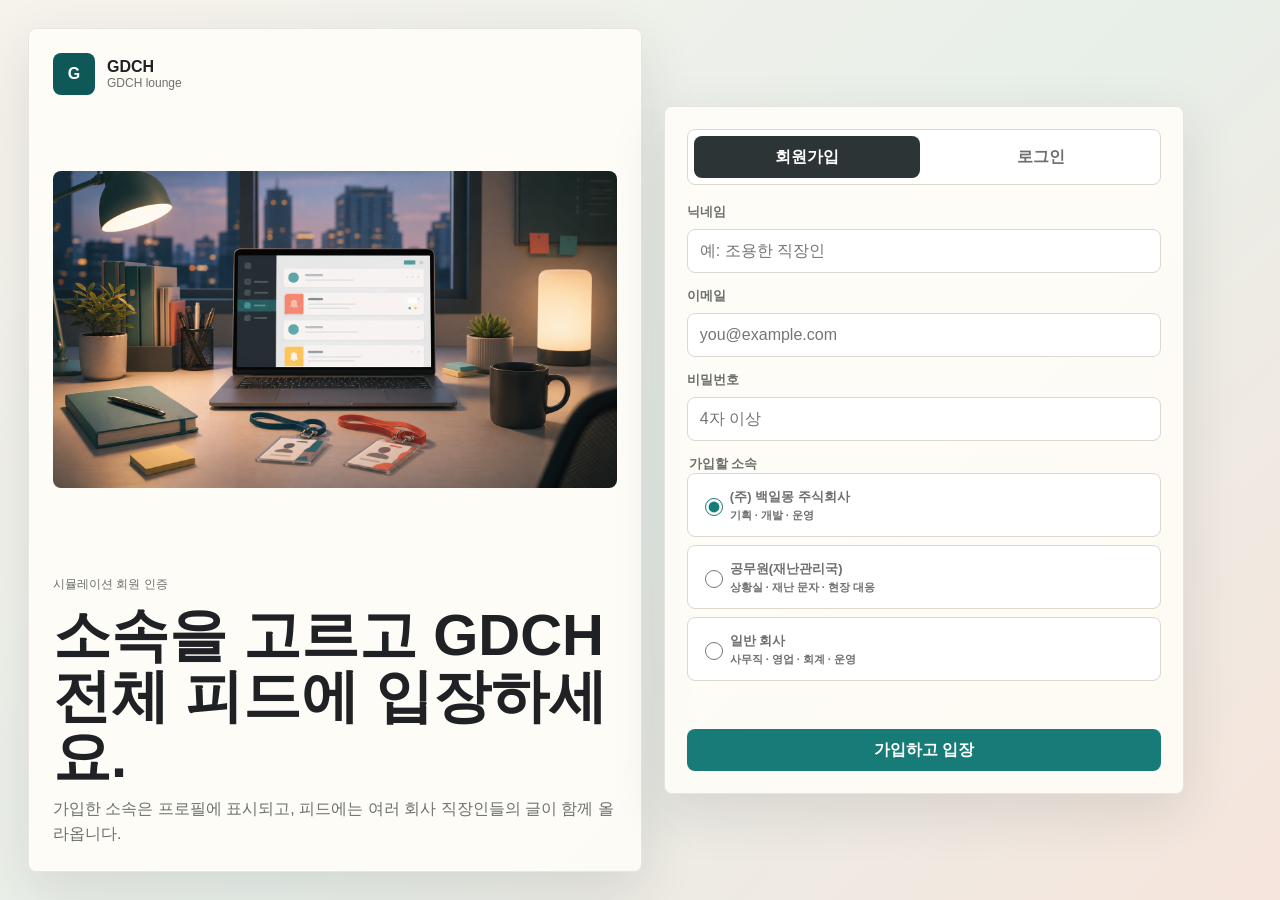
==== index.html @ 3b729e51 "Add files via upload" ====
﻿<!doctype html>
<html lang="ko">
  <head>
    <meta charset="UTF-8" />
    <meta name="viewport" content="width=device-width, initial-scale=1.0" />
    <title>GDCH</title>
    <link rel="stylesheet" href="styles.css" />
  </head>
  <body>
    <section class="auth-screen" id="authScreen">
      <div class="auth-visual">
        <a class="brand" href="#" aria-label="GDCH">
          <span class="brand-mark">G</span>
          <span>
            <strong>GDCH</strong>
            <small>GDCH lounge</small>
          </span>
        </a>
        <img src="assets/workplace-panel.png" alt="업무용 책상과 노트북 일러스트" />
        <div>
          <p class="eyebrow">시뮬레이션 회원 인증</p>
          <h1>소속을 고르고 GDCH 전체 피드에 입장하세요.</h1>
          <p>가입한 소속은 프로필에 표시되고, 피드에는 여러 회사 직장인들의 글이 함께 올라옵니다.</p>
        </div>
      </div>

      <div class="auth-panel">
        <div class="auth-tabs" role="tablist" aria-label="회원 메뉴">
          <button class="auth-tab active" type="button" data-auth-tab="signup">회원가입</button>
          <button class="auth-tab" type="button" data-auth-tab="login">로그인</button>
        </div>

        <form class="auth-form" id="signupForm">
          <label>
            <span>닉네임</span>
            <input id="signupName" type="text" maxlength="16" placeholder="예: 조용한 직장인" required />
          </label>
          <label>
            <span>이메일</span>
            <input id="signupEmail" type="email" placeholder="you@example.com" required />
          </label>
          <label>
            <span>비밀번호</span>
            <input id="signupPassword" type="password" minlength="4" placeholder="4자 이상" required />
          </label>
          <fieldset>
            <legend>가입할 소속</legend>
            <label class="group-choice">
              <input type="radio" name="signupCompany" value="(주) 백일몽 주식회사" checked />
              <span>
                <strong>(주) 백일몽 주식회사</strong>
                <small>기획 · 개발 · 운영</small>
              </span>
            </label>
            <label class="group-choice">
              <input type="radio" name="signupCompany" value="공무원(재난관리국)" />
              <span>
                <strong>공무원(재난관리국)</strong>
                <small>상황실 · 재난 문자 · 현장 대응</small>
              </span>
            </label>
            <label class="group-choice">
              <input type="radio" name="signupCompany" value="일반 회사" />
              <span>
                <strong>일반 회사</strong>
                <small>사무직 · 영업 · 회계 · 운영</small>
              </span>
            </label>
          </fieldset>
          <p class="form-message" id="signupMessage"></p>
          <button class="primary-button" type="submit">가입하고 입장</button>
        </form>

        <form class="auth-form hidden" id="loginForm">
          <label>
            <span>이메일</span>
            <input id="loginEmail" type="email" placeholder="you@example.com" required />
          </label>
          <label>
            <span>비밀번호</span>
            <input id="loginPassword" type="password" placeholder="비밀번호" required />
          </label>
          <p class="form-message" id="loginMessage"></p>
          <button class="primary-button" type="submit">로그인</button>
          <button class="ghost-button" type="button" id="demoLogin">데모 계정으로 입장</button>
        </form>
      </div>
    </section>

    <div class="app-shell hidden" id="appShell">
      <aside class="sidebar" aria-label="주요 메뉴">
        <a class="brand" href="#" aria-label="GDCH 홈">
          <span class="brand-mark">G</span>
          <span>
            <strong>GDCH</strong>
            <small>GDCH lounge</small>
          </span>
        </a>
        <section class="profile-card" aria-label="내 프로필">
          <div class="profile-avatar" id="profileAvatar">나</div>
          <div>
            <span class="eyebrow">내 프로필</span>
            <h2 id="profileName">로그인 사용자</h2>
            <p id="profileGroup">소속 확인 중</p>
          </div>
        </section>

        <nav class="nav-list">
          <button class="nav-item active" type="button" data-view="home" title="홈">
            <span class="icon">⌂</span><span>홈</span>
          </button>
          <button class="nav-item" type="button" data-view="hot" title="인기글">
            <span class="icon">↗</span><span>인기글</span>
          </button>
          <button class="nav-item" type="button" data-view="company" title="내 소속 글">
            <span class="icon">▦</span><span>내 소속 글</span>
          </button>
          <button class="nav-item" type="button" data-view="saved" title="저장글">
            <span class="icon">☆</span><span>저장글</span>
          </button>
        </nav>

        <section class="identity-card">
          <img src="assets/workplace-panel.png" alt="업무용 책상과 노트북 일러스트" />
          <div>
            <span class="eyebrow">익명 인증 상태</span>
            <h2 id="identityTitle">인증 전</h2>
            <p id="identityText">로그인하면 가입 소속이 프로필에 표시됩니다.</p>
          </div>
        </section>
      </aside>

      <main class="main">
        <header class="topbar">
          <div>
            <p class="eyebrow">GDCH 직장인 전체 커뮤니티</p>
            <h1>괴담이어도 출근은 해야 하니까</h1>
          </div>
          <div class="topbar-actions">
            <button class="ghost-button" type="button" id="logoutButton">로그아웃</button>
            <button class="primary-button" type="button" id="openComposer">글쓰기</button>
          </div>
        </header>

        <section class="toolbar" aria-label="게시글 필터">
          <div class="segmented" role="tablist" aria-label="피드 필터">
            <button class="segment active" type="button" data-filter="all">전체</button>
            <button class="segment" type="button" data-filter="mine">내 소속</button>
            <button class="segment" type="button" data-filter="question">질문</button>
            <button class="segment" type="button" data-filter="vent">속풀이</button>
          </div>
          <label class="search-box">
            <span>⌕</span>
            <input id="searchInput" type="search" placeholder="게시글 검색" />
          </label>
        </section>

        <section class="composer hidden" id="composer" aria-label="새 글 작성">
          <div class="composer-grid">
            <label>
              <span>분류</span>
              <select id="postType">
                <option value="question">질문</option>
                <option value="vent">속풀이</option>
                <option value="info">정보</option>
              </select>
            </label>
            <label>
              <span>제목</span>
              <input id="postTitle" type="text" maxlength="48" placeholder="제목을 입력하세요" />
            </label>
          </div>
          <label>
            <span>내용</span>
            <textarea id="postBody" rows="4" maxlength="220" placeholder="익명으로 나누고 싶은 이야기를 적어보세요"></textarea>
          </label>
          <div class="composer-actions">
            <button class="ghost-button" type="button" id="cancelPost">취소</button>
            <button class="primary-button" type="button" id="publishPost">게시</button>
          </div>
        </section>

        <section class="content-grid">
          <div class="feed" id="feed" aria-live="polite"></div>

          <aside class="right-rail" aria-label="GDCH 정보">
            <section class="panel">
              <h2>GDCH 현황</h2>
              <div class="metric-list">
                <div><strong id="memberCount">2,418</strong><span>가입 멤버</span></div>
                <div><strong id="todayCount">37</strong><span>오늘 새 글</span></div>
                <div><strong id="hotCount">8</strong><span>인기 글</span></div>
              </div>
            </section>
            <section class="panel">
              <h2>실시간 키워드</h2>
              <div class="chips" id="chips"></div>
            </section>
            <section class="panel compact">
              <h2>GDCH 원칙</h2>
              <p>실명, 회사 기밀, 개인정보를 드러내지 않고 실제 겪을 법한 직장 이야기를 나눕니다.</p>
            </section>
          </aside>
        </section>
      </main>
    </div>

    <script src="app-data.js"></script>
    <script src="script.js"></script>
  </body>
</html>
---- styles.css ----
﻿:root {
  color-scheme: light;
  --bg: #f4f1ea;
  --surface: #fffdf8;
  --surface-strong: #ffffff;
  --ink: #202124;
  --muted: #6d706d;
  --line: #ded8ce;
  --teal: #177c78;
  --teal-dark: #0e5957;
  --coral: #d85f45;
  --yellow: #e5b94c;
  --charcoal: #2d3436;
  --shadow: 0 18px 55px rgba(39, 42, 38, 0.12);
}

* {
  box-sizing: border-box;
}

body {
  margin: 0;
  min-height: 100vh;
  color: var(--ink);
  background: linear-gradient(135deg, #f7f3ec 0%, #e8efe9 54%, #f6e5dc 100%);
  font-family: Arial, "Noto Sans KR", sans-serif;
}

button,
input,
select,
textarea {
  font: inherit;
}

button {
  cursor: pointer;
}

.app-shell {
  display: grid;
  grid-template-columns: 280px minmax(0, 1fr);
  min-height: 100vh;
}

.sidebar {
  position: sticky;
  top: 0;
  height: 100vh;
  display: flex;
  flex-direction: column;
  gap: 24px;
  padding: 24px;
  border-right: 1px solid rgba(32, 33, 36, 0.1);
  background: rgba(255, 253, 248, 0.82);
  backdrop-filter: blur(18px);
}

.brand {
  display: flex;
  align-items: center;
  gap: 12px;
  color: inherit;
  text-decoration: none;
}

.brand-mark {
  display: grid;
  width: 42px;
  height: 42px;
  place-items: center;
  border-radius: 8px;
  color: #fff;
  background: var(--teal-dark);
  font-weight: 800;
}

.brand strong,
.brand small {
  display: block;
}

.brand small,
.eyebrow {
  color: var(--muted);
  font-size: 12px;
  letter-spacing: 0;
}

.nav-list {
  display: grid;
  gap: 8px;
}

.nav-item {
  display: flex;
  align-items: center;
  gap: 10px;
  width: 100%;
  min-height: 44px;
  padding: 0 12px;
  border: 1px solid transparent;
  border-radius: 8px;
  color: var(--muted);
  background: transparent;
  text-align: left;
}

.nav-item.active,
.nav-item:hover {
  color: var(--ink);
  border-color: var(--line);
  background: #fff;
}

.icon {
  display: grid;
  width: 22px;
  height: 22px;
  place-items: center;
  color: var(--teal);
  font-weight: 700;
}

.identity-card {
  margin-top: auto;
  overflow: hidden;
  border: 1px solid var(--line);
  border-radius: 8px;
  background: var(--surface-strong);
  box-shadow: var(--shadow);
}

.identity-card img {
  display: block;
  width: 100%;
  aspect-ratio: 16 / 10;
  object-fit: cover;
}

.identity-card div {
  padding: 16px;
}

.identity-card h2,
.panel h2 {
  margin: 6px 0 8px;
  font-size: 18px;
}

.identity-card p,
.panel p {
  margin: 0;
  color: var(--muted);
  line-height: 1.55;
}

.main {
  padding: 28px;
}

.topbar,
.toolbar,
.composer,
.post,
.panel {
  border: 1px solid rgba(32, 33, 36, 0.1);
  border-radius: 8px;
  background: rgba(255, 253, 248, 0.9);
}

.topbar {
  display: flex;
  align-items: center;
  justify-content: space-between;
  gap: 16px;
  padding: 22px 24px;
}

.topbar h1 {
  margin: 4px 0 0;
  font-size: clamp(28px, 4vw, 46px);
  line-height: 1.05;
}

.primary-button,
.ghost-button {
  min-height: 42px;
  padding: 0 16px;
  border-radius: 8px;
  border: 1px solid transparent;
  font-weight: 700;
}

.primary-button {
  color: #fff;
  background: var(--teal);
}

.primary-button:hover {
  background: var(--teal-dark);
}

.ghost-button {
  color: var(--charcoal);
  background: #fff;
  border-color: var(--line);
}






.toolbar {
  display: flex;
  justify-content: space-between;
  gap: 14px;
  margin-top: 18px;
  padding: 12px;
}

.segmented {
  display: flex;
  flex-wrap: wrap;
  gap: 8px;
}

.segment {
  min-height: 36px;
  padding: 0 14px;
  border: 1px solid transparent;
  border-radius: 8px;
  color: var(--muted);
  background: transparent;
}

.segment.active {
  color: #fff;
  background: var(--charcoal);
}

.search-box {
  display: flex;
  align-items: center;
  gap: 8px;
  min-width: min(320px, 100%);
  padding: 0 12px;
  border: 1px solid var(--line);
  border-radius: 8px;
  background: #fff;
}

.search-box input {
  width: 100%;
  min-height: 36px;
  border: 0;
  outline: 0;
  background: transparent;
}

.composer {
  display: grid;
  gap: 14px;
  margin-top: 18px;
  padding: 18px;
}

.composer.hidden {
  display: none;
}

.composer-grid {
  display: grid;
  grid-template-columns: 180px minmax(0, 1fr);
  gap: 12px;
}

.composer label {
  display: grid;
  gap: 7px;
  color: var(--muted);
  font-size: 13px;
  font-weight: 700;
}

.composer input,
.composer select,
.composer textarea {
  width: 100%;
  border: 1px solid var(--line);
  border-radius: 8px;
  background: #fff;
  color: var(--ink);
  outline-color: var(--teal);
}

.composer input,
.composer select {
  min-height: 42px;
  padding: 0 12px;
}

.composer textarea {
  resize: vertical;
  padding: 12px;
}

.composer-actions {
  display: flex;
  justify-content: flex-end;
  gap: 8px;
}

.content-grid {
  display: grid;
  grid-template-columns: minmax(0, 1fr) 300px;
  gap: 18px;
  margin-top: 18px;
}

.feed {
  display: grid;
  gap: 12px;
}

.post {
  padding: 18px;
  background: var(--surface-strong);
}

.post-header,
.post-footer {
  display: flex;
  align-items: center;
  justify-content: space-between;
  gap: 12px;
}

.author {
  display: flex;
  align-items: center;
  gap: 10px;
}

.avatar {
  display: grid;
  width: 38px;
  height: 38px;
  place-items: center;
  border-radius: 8px;
  color: #fff;
  background: var(--coral);
  font-weight: 800;
}

.author strong,
.author span {
  display: block;
}

.author span,
.post-meta,
.empty-state {
  color: var(--muted);
  font-size: 13px;
}

.badge {
  display: inline-flex;
  align-items: center;
  min-height: 28px;
  padding: 0 10px;
  border-radius: 999px;
  color: var(--teal-dark);
  background: #dbece8;
  font-size: 12px;
  font-weight: 800;
}

.post h2 {
  margin: 16px 0 8px;
  font-size: 20px;
}

.post p {
  margin: 0;
  color: #3f4441;
  line-height: 1.62;
}

.post-footer {
  margin-top: 16px;
}

.action-row {
  display: flex;
  flex-wrap: wrap;
  gap: 8px;
}

.action-button {
  min-height: 34px;
  padding: 0 10px;
  border: 1px solid var(--line);
  border-radius: 8px;
  background: #fff;
  color: var(--muted);
}

.action-button.active {
  color: var(--teal-dark);
  border-color: rgba(23, 124, 120, 0.45);
  background: #edf7f4;
}

.right-rail {
  display: grid;
  align-content: start;
  gap: 12px;
}

.panel {
  padding: 18px;
}

.metric-list {
  display: grid;
  gap: 10px;
}

.metric-list div {
  display: flex;
  align-items: baseline;
  justify-content: space-between;
  gap: 12px;
  padding-bottom: 10px;
  border-bottom: 1px solid var(--line);
}

.metric-list div:last-child {
  padding-bottom: 0;
  border-bottom: 0;
}

.metric-list strong {
  font-size: 22px;
  color: var(--teal-dark);
}

.metric-list span {
  color: var(--muted);
  font-size: 13px;
}

.chips {
  display: flex;
  flex-wrap: wrap;
  gap: 8px;
}

.chip {
  display: inline-flex;
  align-items: center;
  min-height: 32px;
  padding: 0 10px;
  border-radius: 999px;
  color: var(--charcoal);
  background: #f1e8da;
  font-size: 13px;
}

.compact {
  border-left: 4px solid var(--yellow);
}

.empty-state {
  padding: 26px;
  border: 1px dashed var(--line);
  border-radius: 8px;
  background: rgba(255, 253, 248, 0.7);
  text-align: center;
}

@media (max-width: 1080px) {
  .app-shell,
  .content-grid {
    grid-template-columns: 1fr;
  }

  .sidebar {
    position: static;
    height: auto;
  }

  .identity-card {
    display: grid;
    grid-template-columns: 160px minmax(0, 1fr);
  }

  .identity-card img {
    height: 100%;
    aspect-ratio: auto;
  }
}

@media (max-width: 720px) {
  .main,
  .sidebar {
    padding: 16px;
  }

  .topbar,
  .toolbar,
  .post-header,
  .post-footer {
    align-items: stretch;
    flex-direction: column;
  }
  .composer-grid,
  .identity-card {
    grid-template-columns: 1fr;
  }

  .search-box {
    width: 100%;
  }

  .primary-button,
  .ghost-button {
    width: 100%;
  }
}

.hidden {
  display: none !important;
}

.auth-screen {
  display: grid;
  grid-template-columns: minmax(360px, 0.9fr) minmax(360px, 520px);
  gap: 22px;
  min-height: 100vh;
  padding: 28px;
}

.auth-visual,
.auth-panel {
  border: 1px solid rgba(32, 33, 36, 0.1);
  border-radius: 8px;
  background: rgba(255, 253, 248, 0.9);
  box-shadow: var(--shadow);
}

.auth-visual {
  display: grid;
  align-content: space-between;
  gap: 22px;
  overflow: hidden;
  padding: 24px;
}

.auth-visual img {
  width: 100%;
  max-height: 380px;
  object-fit: cover;
  border-radius: 8px;
}

.auth-visual h1 {
  max-width: 760px;
  margin: 8px 0 10px;
  font-size: clamp(32px, 5vw, 58px);
  line-height: 1.05;
}

.auth-visual p:last-child,
.band-text {
  margin: 0;
  color: var(--muted);
  line-height: 1.55;
}

.auth-panel {
  align-self: center;
  display: grid;
  gap: 18px;
  padding: 22px;
}

.auth-tabs {
  display: grid;
  grid-template-columns: 1fr 1fr;
  gap: 8px;
  padding: 6px;
  border: 1px solid var(--line);
  border-radius: 8px;
  background: #fff;
}

.auth-tab {
  min-height: 42px;
  border: 0;
  border-radius: 8px;
  color: var(--muted);
  background: transparent;
  font-weight: 800;
}

.auth-tab.active {
  color: #fff;
  background: var(--charcoal);
}

.auth-form {
  display: grid;
  gap: 14px;
}

.auth-form label,
.auth-form fieldset {
  display: grid;
  gap: 8px;
}

.auth-form label span,
.auth-form legend {
  color: var(--muted);
  font-size: 13px;
  font-weight: 800;
}

.auth-form input[type="text"],
.auth-form input[type="email"],
.auth-form input[type="password"] {
  width: 100%;
  min-height: 44px;
  padding: 0 12px;
  border: 1px solid var(--line);
  border-radius: 8px;
  background: #fff;
  outline-color: var(--teal);
}

.auth-form fieldset {
  margin: 0;
  padding: 0;
  border: 0;
}

.group-choice {
  grid-template-columns: 22px minmax(0, 1fr);
  align-items: center;
  min-height: 64px;
  padding: 12px;
  border: 1px solid var(--line);
  border-radius: 8px;
  background: #fff;
}

.group-choice input {
  width: 18px;
  height: 18px;
  accent-color: var(--teal);
}

.group-choice strong,
.group-choice small {
  display: block;
}

.group-choice small {
  margin-top: 3px;
  color: var(--muted);
}

.form-message {
  min-height: 20px;
  margin: 0;
  color: var(--coral);
  font-size: 13px;
  font-weight: 700;
}

.topbar-actions {
  display: flex;
  gap: 8px;
}

@media (max-width: 900px) {
  .auth-screen {
    grid-template-columns: 1fr;
    padding: 16px;
  }
}

@media (max-width: 720px) {
  .topbar-actions {
    display: grid;
    grid-template-columns: 1fr;
  }
}

.post-clickable {
  cursor: pointer;
  transition: transform 160ms ease, box-shadow 160ms ease, border-color 160ms ease;
}

.post-clickable:hover,
.post-clickable:focus-visible {
  border-color: rgba(23, 124, 120, 0.35);
  box-shadow: 0 12px 34px rgba(39, 42, 38, 0.1);
  transform: translateY(-1px);
  outline: 0;
}


.community-heading {
  display: flex;
  align-items: center;
  justify-content: space-between;
  gap: 14px;
  padding: 16px 18px;
  border: 1px solid rgba(32, 33, 36, 0.1);
  border-radius: 8px;
  background: rgba(255, 253, 248, 0.9);
}

.community-heading h2 {
  margin: 4px 0 0;
  font-size: 22px;
}

.community-heading span {
  color: var(--muted);
  font-size: 13px;
  font-weight: 700;
}

.detail-view {
  display: grid;
  gap: 14px;
}

.back-button {
  justify-self: start;
}

.detail-header {
  padding-top: 2px;
}

.detail-body {
  font-size: 17px;
}

.comments-panel {
  display: grid;
  gap: 14px;
  padding: 18px;
  border: 1px solid rgba(32, 33, 36, 0.1);
  border-radius: 8px;
  background: var(--surface-strong);
}

.comments-head {
  display: flex;
  align-items: baseline;
  justify-content: space-between;
  gap: 12px;
  padding-bottom: 12px;
  border-bottom: 1px solid var(--line);
}

.comments-head h2 {
  margin: 0;
  font-size: 18px;
}

.comments-head span {
  color: var(--muted);
  font-size: 13px;
}

.comment-list {
  display: grid;
  gap: 12px;
}

.comment-item {
  display: grid;
  grid-template-columns: 34px minmax(0, 1fr);
  gap: 10px;
  padding: 12px;
  border: 1px solid var(--line);
  border-radius: 8px;
  background: #fff;
}

.comment-avatar {
  display: grid;
  width: 34px;
  height: 34px;
  place-items: center;
  border-radius: 8px;
  color: #fff;
  background: var(--teal);
  font-size: 12px;
  font-weight: 800;
}

.comment-item strong,
.comment-item span {
  display: block;
}

.comment-item p {
  margin: 5px 0 6px;
  color: #3f4441;
  line-height: 1.55;
}

.comment-item span {
  color: var(--muted);
  font-size: 12px;
}

.comment-form {
  display: grid;
  gap: 10px;
}

.comment-form label {
  display: grid;
  gap: 7px;
  color: var(--muted);
  font-size: 13px;
  font-weight: 800;
}

.comment-form textarea {
  width: 100%;
  resize: vertical;
  padding: 12px;
  border: 1px solid var(--line);
  border-radius: 8px;
  background: #fff;
  outline-color: var(--teal);
}

.comment-form .primary-button {
  justify-self: end;
}

@media (max-width: 720px) {
  .community-heading,
  .comments-head {
    align-items: stretch;
    flex-direction: column;
  }

  .comment-form .primary-button {
    justify-self: stretch;
  }
}

.link-button {
  display: inline-flex;
  align-items: center;
  justify-content: center;
  text-decoration: none;
}

.detail-page-grid {
  align-items: start;
}

.nav-list a.nav-item {
  text-decoration: none;
}

.profile-card {
  display: grid;
  grid-template-columns: 46px minmax(0, 1fr);
  gap: 12px;
  align-items: center;
  padding: 14px;
  border: 1px solid var(--line);
  border-radius: 8px;
  background: #fff;
}

.profile-avatar {
  display: grid;
  width: 46px;
  height: 46px;
  place-items: center;
  border-radius: 8px;
  color: #fff;
  background: var(--coral);
  font-size: 18px;
  font-weight: 800;
}

.profile-card h2 {
  margin: 4px 0 3px;
  overflow: hidden;
  font-size: 18px;
  text-overflow: ellipsis;
  white-space: nowrap;
}

.profile-card p {
  margin: 0;
  overflow: hidden;
  color: var(--muted);
  font-size: 13px;
  text-overflow: ellipsis;
  white-space: nowrap;
}
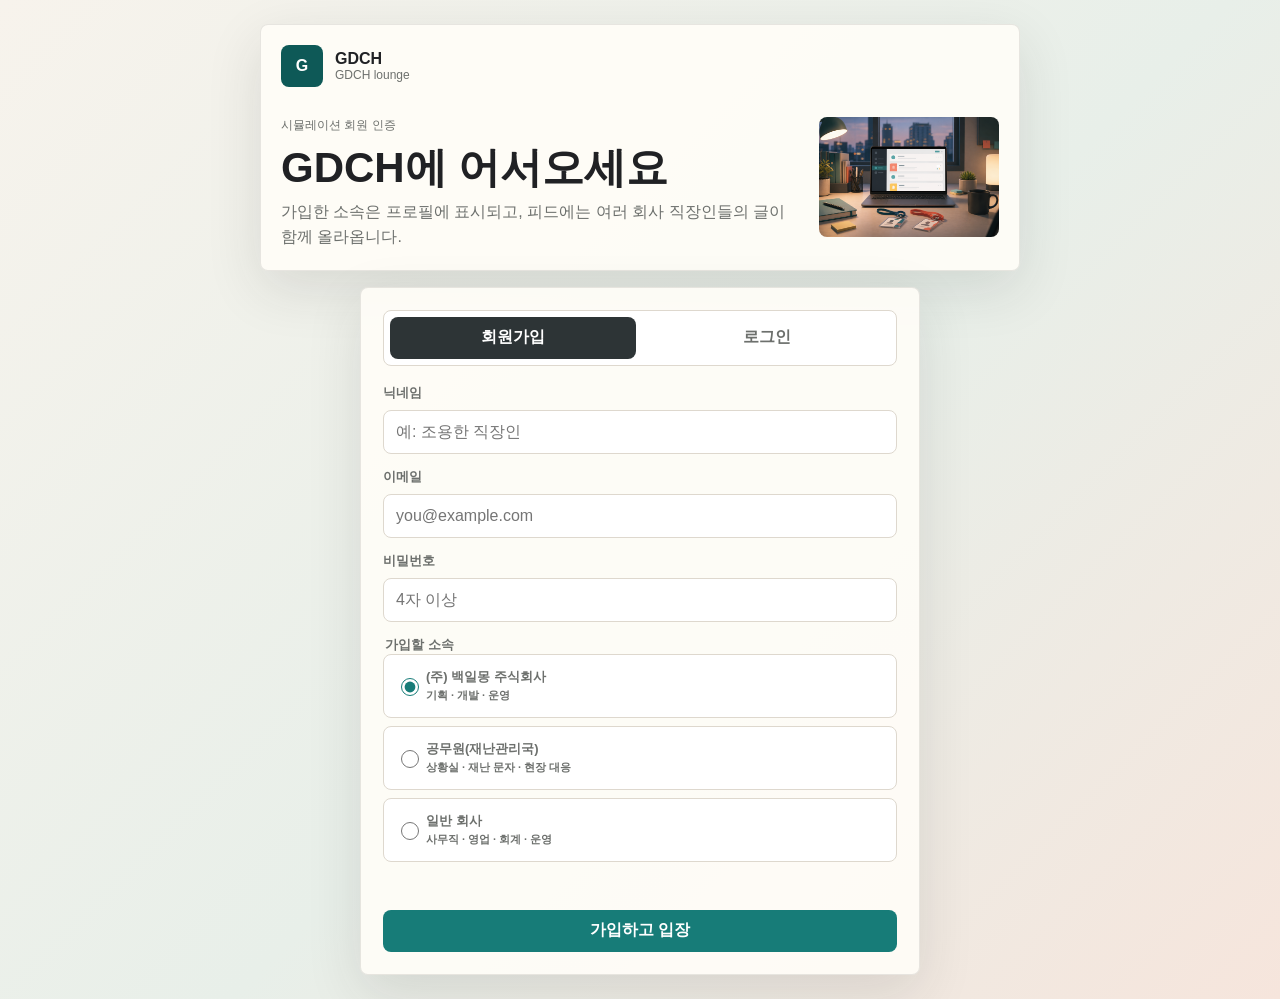
==== commit 9a39c7d8: "Add files via upload" ====
--- a/index.html
+++ b/index.html
@@ -19,7 +19,7 @@
         <img src="assets/workplace-panel.png" alt="업무용 책상과 노트북 일러스트" />
         <div>
           <p class="eyebrow">시뮬레이션 회원 인증</p>
-          <h1>소속을 고르고 GDCH 전체 피드에 입장하세요.</h1>
+          <h1>GDCH에 어서오세요</h1>
           <p>가입한 소속은 프로필에 표시되고, 피드에는 여러 회사 직장인들의 글이 함께 올라옵니다.</p>
         </div>
       </div>
@@ -140,8 +140,8 @@
             <button class="ghost-button" type="button" id="logoutButton">로그아웃</button>
             <button class="primary-button" type="button" id="openComposer">글쓰기</button>
           </div>
-        </header>
-
+        </header>
+
         <section class="toolbar" aria-label="게시글 필터">
           <div class="segmented" role="tablist" aria-label="피드 필터">
             <button class="segment active" type="button" data-filter="all">전체</button>
@@ -205,15 +205,15 @@
       </main>
     </div>
 
-    <script src="app-data.js"></script>
+    <script src="app-data.js"></script>
     <script src="script.js"></script>
   </body>
-</html>
-
-
-
-
-
-
-
-
+</html>
+
+
+
+
+
+
+
+
--- a/styles.css
+++ b/styles.css
@@ -920,3 +920,74 @@
 }
 
 
+
+/* Centered authentication layout */
+.auth-screen {
+  grid-template-columns: minmax(0, 760px);
+  justify-content: center;
+  align-content: center;
+  gap: 16px;
+  padding: 24px;
+}
+
+.auth-visual {
+  display: grid;
+  grid-template-columns: minmax(0, 1fr) 180px;
+  align-items: center;
+  gap: 18px;
+  padding: 20px;
+}
+
+.auth-visual .brand {
+  grid-column: 1 / -1;
+}
+
+.auth-visual img {
+  grid-column: 2;
+  grid-row: 2;
+  width: 180px;
+  height: 120px;
+  max-height: none;
+}
+
+.auth-visual > div:last-child {
+  grid-column: 1;
+  grid-row: 2;
+}
+
+.auth-visual h1 {
+  max-width: 520px;
+  font-size: clamp(28px, 4vw, 42px);
+}
+
+.auth-panel {
+  width: min(100%, 560px);
+  justify-self: center;
+  align-self: auto;
+}
+
+@media (max-width: 720px) {
+  .auth-screen {
+    align-content: start;
+  }
+
+  .auth-visual {
+    grid-template-columns: 1fr;
+  }
+
+  .auth-visual img,
+  .auth-visual > div:last-child {
+    grid-column: 1;
+    grid-row: auto;
+  }
+
+  .auth-visual img {
+    width: 100%;
+    height: auto;
+    max-height: 220px;
+  }
+}
+
+.detail-page-grid {
+  margin-top: 18px;
+}
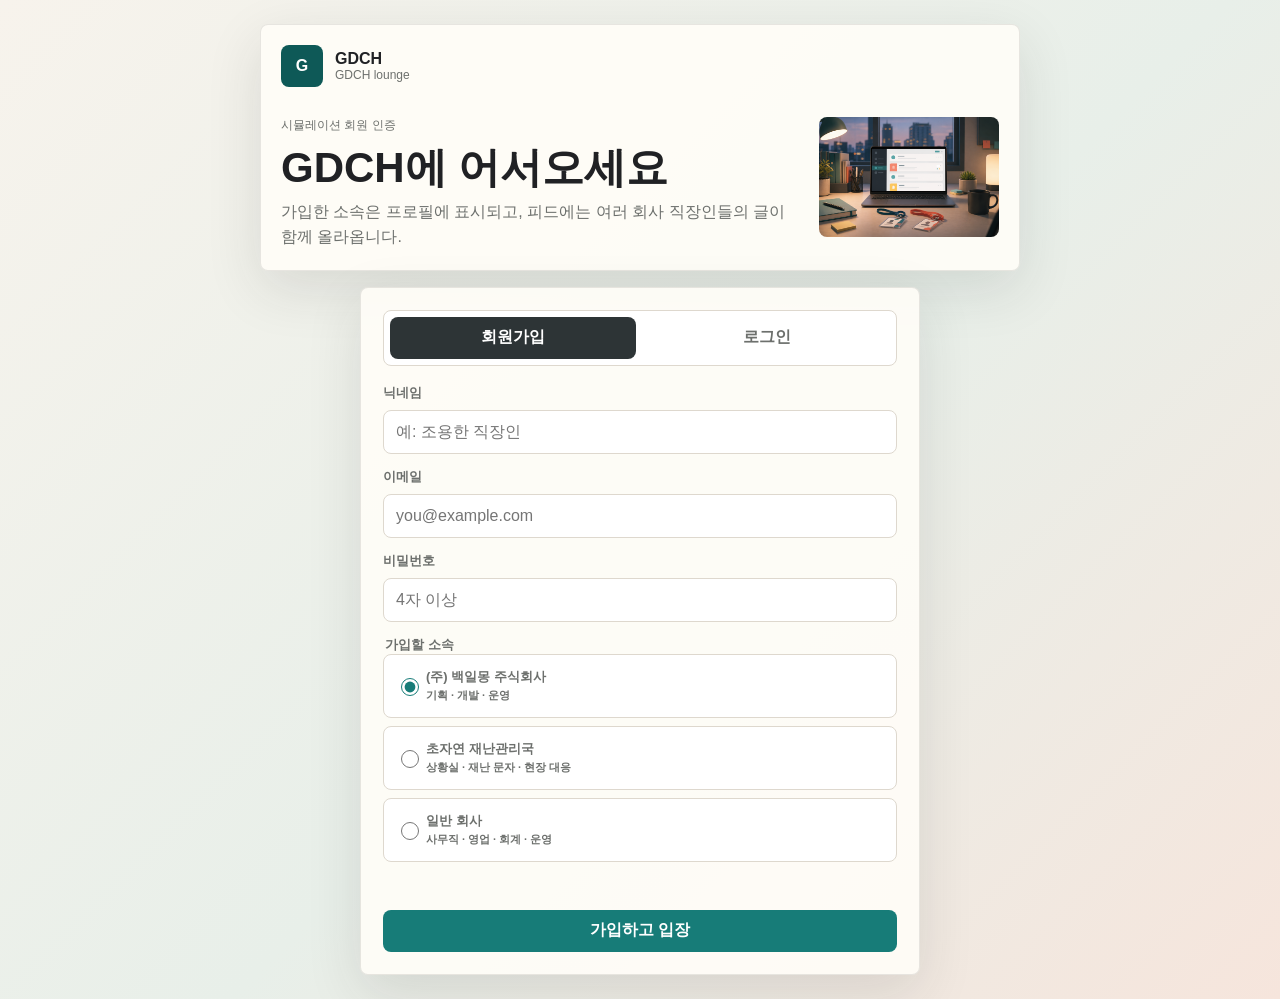
==== commit c4ec8e0f: "Add files via upload" ====
--- a/index.html
+++ b/index.html
@@ -53,9 +53,9 @@
               </span>
             </label>
             <label class="group-choice">
-              <input type="radio" name="signupCompany" value="공무원(재난관리국)" />
+              <input type="radio" name="signupCompany" value="초자연 재난관리국" />
               <span>
-                <strong>공무원(재난관리국)</strong>
+                <strong>초자연 재난관리국</strong>
                 <small>상황실 · 재난 문자 · 현장 대응</small>
               </span>
             </label>
@@ -217,3 +217,4 @@
 
 
 
+
--- a/styles.css
+++ b/styles.css
@@ -991,3 +991,62 @@
 .detail-page-grid {
   margin-top: 18px;
 }
+
+
+
+/* Organization avatars: black background, white hanja */
+.avatar,
+.profile-avatar {
+  color: #fff;
+  background: #050505;
+  border: 1px solid rgba(255, 255, 255, 0.18);
+  box-shadow: inset 0 0 0 1px rgba(255, 255, 255, 0.08);
+}
+
+.avatar,
+.profile-avatar {
+  display: inline-grid;
+  place-items: center;
+  align-items: center;
+  justify-items: center;
+  line-height: 1;
+  text-align: center;
+  font-family: Arial, "Noto Sans KR", sans-serif;
+}
+
+.avatar {
+  font-size: 18px;
+}
+
+.profile-avatar {
+  font-size: 20px;
+}
+
+.avatar,
+.profile-avatar {
+  display: flex;
+  align-items: center;
+  justify-content: center;
+  overflow: hidden;
+  font-size: 0;
+}
+
+
+
+.avatar,
+.profile-avatar {
+  display: inline-flex;
+  align-items: center;
+  justify-content: center;
+  padding: 0;
+  overflow: hidden;
+  background: #050505;
+}
+
+.avatar-image {
+  display: block;
+  width: 100%;
+  height: 100%;
+  object-fit: cover;
+}
+
